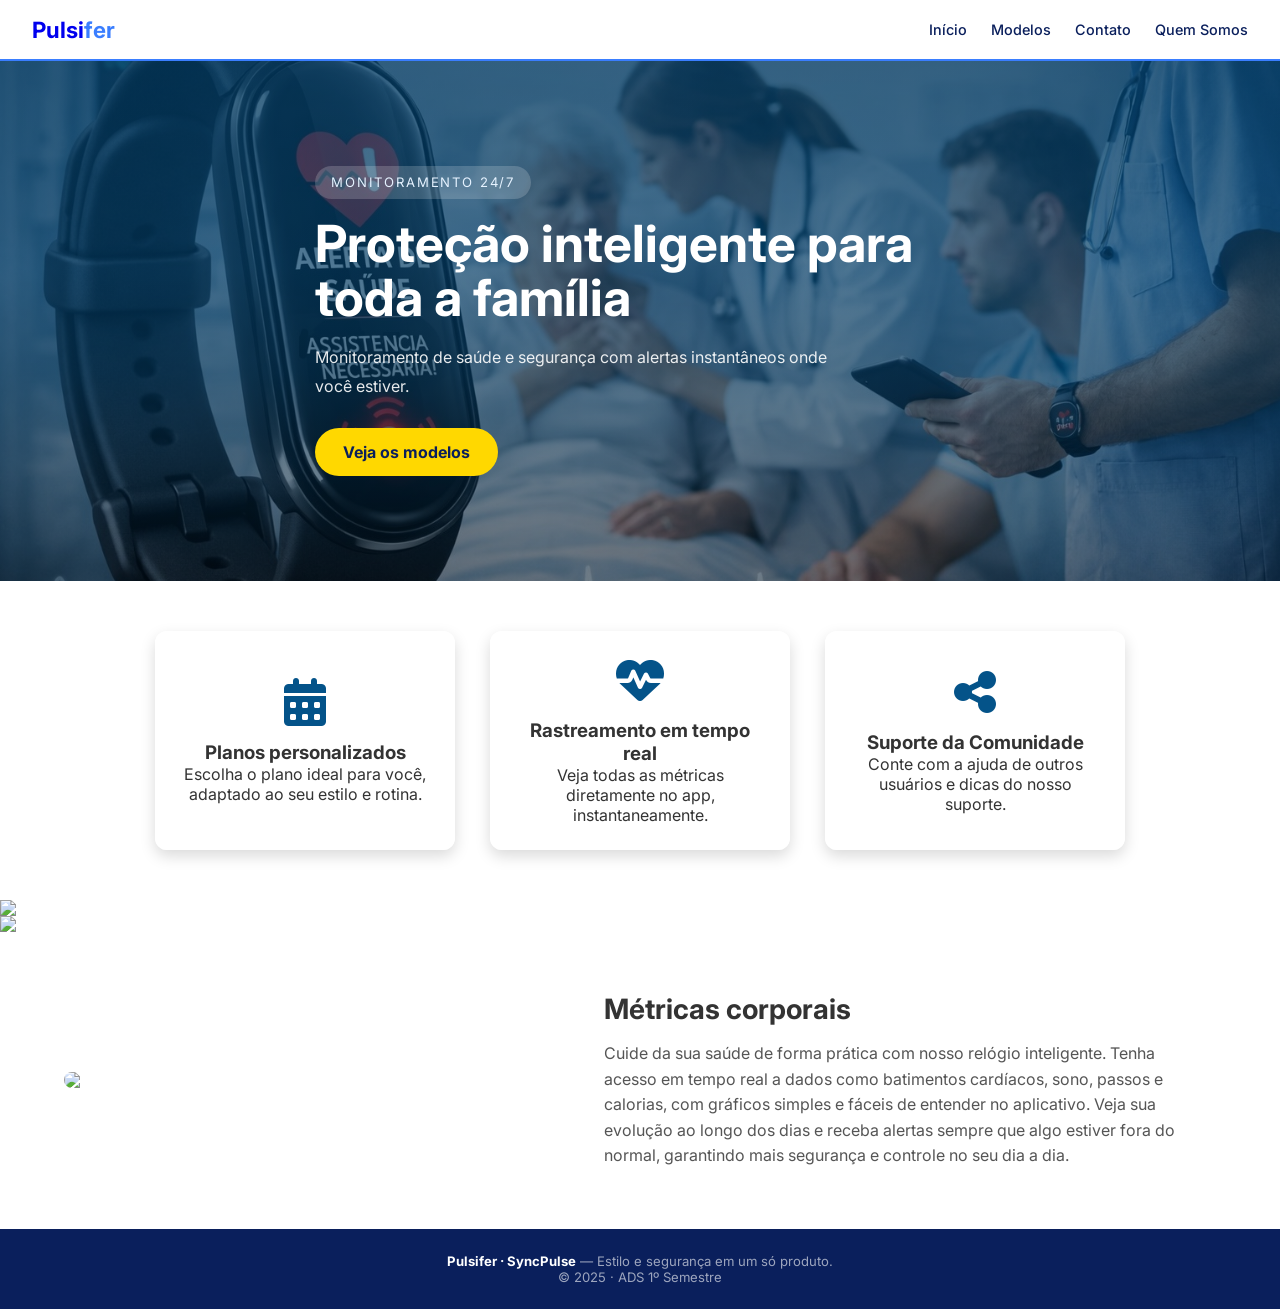
==== index.html @ d1bb50f7 "Imagem de compartilhamento update" ====
<!-- P�gina inicial da Pulsifer - Landing page com apresenta��o dos produtos --><!DOCTYPE html>
<html lang="pt-br">
<head>
    <meta charset="UTF-8">
    <meta name="viewport" content="width=device-width, initial-scale=1.0">
    <meta name="description" content="Pulsifer oferece monitoramento 24/7 com proteção inteligente para toda a família.">
    <meta property="og:title" content="Pulsifer" />
    <meta property="og:description" content="Monitoramento de saúde e segurança com alertas instantâneos onde você estiver." />
    <meta property="og:image" content="https://kapaldii.github.io/Pulsifer/Assets/pulsifer.share.png" />
    <meta property="og:type" content="website" />
    <meta property="og:url" content="https://example.com/index.html" />
    <meta name="twitter:card" content="summary_large_image" />
    <meta name="twitter:title" content="Pulsifer" />
    <meta name="twitter:description" content="Monitoramento de saúde e segurança com alertas instantâneos onde você estiver." />
    <meta name="twitter:image" content="https://kapaldii.github.io/Pulsifer/Assets/Pulsifer-share.jpeg" />
    <!-- Substitua Assets/placeholder-share-image.jpg pela imagem de compartilhamento posterior -->
    <title>Pulsifer</title>
    <link rel="icon" href="Assets/pulsifer.ico" type="image/svg+xml">

    <link rel="stylesheet" href="https://cdnjs.cloudflare.com/ajax/libs/font-awesome/6.4.0/css/all.min.css">
    <link href="https://fonts.googleapis.com/css2?family=Inter:wght@300;400;500;600;700&display=swap" rel="stylesheet">
    <link rel="stylesheet" href="CSS/index.css">
</head>

<body>

<!-- HEADER -->
<nav>
  <div class="logo"><a href="index.html">Pulsi<span>fer</span></a></div>
  <ul>
    <li><a href="index.html">Início</a></li>
    <li><a href="modelos.html">Modelos</a></li>
    <li><a href="Contato.html">Contato</a></li>
    <li><a href="equipe.html">Quem Somos</a></li>
  </ul>
</nav>

<!-- HERO PRINCIPAL -->
<section class="hero-principal" id="inicio">
    <div class="hero-content container">
        <span class="hero-badge">Monitoramento 24/7</span>
        <h1>Proteção inteligente para toda a família</h1>
        <p>Monitoramento de saúde e segurança com alertas instantâneos onde você estiver.</p>
        <a href="#planos" class="hero-button">Veja os modelos</a>
    </div>
</section>

<!-- FEATURES -->
<section class="features container">
    <div class="feature-card" onclick="toggleCard(this)">
        <i class="fa-solid fa-calendar-days fa-3x"></i>
        <h3>Planos personalizados</h3>
        <p>Escolha o plano ideal para você, adaptado ao seu estilo e rotina.</p>
        <div class="conteudo-extra">
            <p>Oferecemos diferentes planos para atender desde quem está começando até quem busca melhorar o desempenho, permitindo que você evolua no seu próprio ritmo.</p>
        </div>
    </div>



    <div class="feature-card" onclick="toggleCard(this)">
        <i class="fa-solid fa-heart-pulse fa-3x"></i>
        <h3>Rastreamento em tempo real</h3>
        <p>Veja todas as métricas diretamente no app, instantaneamente.</p>

        <div class="conteudo-extra">
            <p>Acompanhe dados como batimentos cardíacos, qualidade do sono, passos e calorias em tempo real, com relatórios claros para acompanhar sua evolução.</p>
        </div>
    </div>


    <div class="feature-card" onclick="toggleCard(this)">
        <i class="fa-solid fa-share-nodes fa-3x"></i>
        <h3>Suporte da Comunidade</h3>
        <p>Conte com a ajuda de outros usuários e dicas do nosso suporte.</p>

        <div class="conteudo-extra">
            <p>Participe de uma comunidade ativa, compartilhe experiências e receba orientações para alcançar melhores resultados com o apoio de outros usuários.</p>
        </div>
    </div>

</section>

<!-- IMAGENS -->
<section class="hero">
    <img src="https://6eec2e5ab2.cbaul-cdnwnd.com/94d42f6f7de07cdab06a807f836e19d7/200000035-3184031842/Captura%20de%20tela%202026-03-24%20215237.webp?ph=6eec2e5ab2"
         class="hero-img">
</section>

<section class="hero">
    <img src="https://6eec2e5ab2.cbaul-cdnwnd.com/94d42f6f7de07cdab06a807f836e19d7/200000037-7dc2d7dc2f/Captura%20de%20tela%202026-03-24%20220312.webp?ph=6eec2e5ab2"
         class="hero-img">
</section>

<!-- FLEX -->
<section class="secao-flex">
    <div class="container">
        <div class="flex-box">

            <img class="flex-img"
                 src="https://6eec2e5ab2.cbaul-cdnwnd.com/94d42f6f7de07cdab06a807f836e19d7/200000043-4375443756/24%20de%20mar.%20de%202026%2C%2022_13_30-2.webp?ph=6eec2e5ab2">

            <div class="flex-texto">
                <h2>Métricas corporais</h2>
                <p>
                    Cuide da sua saúde de forma prática com nosso relógio inteligente.
                    Tenha acesso em tempo real a dados como batimentos cardíacos, sono, passos e calorias, com gráficos simples e fáceis de entender no aplicativo.
                    Veja sua evolução ao longo dos dias e receba alertas sempre que algo estiver fora do normal, garantindo mais segurança e controle no seu dia a dia.
                </p>
            </div>

        </div>
    </div>
</section>

<!-- FOOTER -->
<footer>
  <strong>Pulsifer · SyncPulse</strong> — Estilo e segurança em um só produto.<br>
  © 2025 · ADS 1º Semestre
</footer>

<script>
    function toggleCard(card) {
        card.classList.toggle("ativo");
    }
</script>
</body>
</html>
---- CSS/index.css ----
/* =============================================
   ARQUIVO CSS PARA A P�GINA INDEX.HTML
   Estilos para a landing page da Pulsifer com hero, features e footer
============================================= *//* RESET */
* {
    margin: 0;
    padding: 0;
    box-sizing: border-box;
    font-family: 'Inter', sans-serif;
}
html {
    scroll-behavior: smooth;
}
body {
    background-image: url('../Assets/fundo.jpg');
    background-size: cover;
    background-repeat: no-repeat;
    background-position: center;
    color: #333;
}

.container {
    width: 90%;
    max-width: 1200px;
    margin: auto;
}

/* NAV */
nav {
    background: #ffffff;
    border-bottom: 2px solid #3a7eff;
    padding: 1rem 2rem;
    display: flex;
    align-items: center;
    justify-content: space-between;
}

.logo { font-size: 1.4rem; font-weight: bold; color: #1a4bbd;}
.logo a {text-decoration: none;}
.logo span { color: #3a7eff; }

nav ul { list-style: none; display: flex; gap: 1.5rem; }
nav ul li { font-size: .9rem; }
nav ul li a {
    color: #0a1f5c;
    text-decoration: none;
    font-weight: 500;
    transition: color 0.2s ease;
}
nav ul li a:hover { color: #3a7eff; }

/* HERO */
.hero-principal {
    position: relative;
    min-height: 520px;
    padding: 80px 0;
    background-image: linear-gradient(180deg, rgba(4,83,137,0.72) 0%, rgba(4,83,137,0.58) 60%, rgba(4,83,137,0.18) 100%),
      url('../Assets/img1.jpg');
    background-size: cover;
    background-position: center;
    display: flex;
    align-items: center;
}

.hero-principal::after {
    content: "";
    position: absolute;
    inset: 0;
    background: linear-gradient(180deg, rgba(0,0,0,0.22) 0%, rgba(0,0,0,0.18) 40%, rgba(0,0,0,0.4) 100%);
}

.hero-principal .hero-content {
    position: relative;
    z-index: 1;
    max-width: 650px;
    color: #fff;
    text-align: left;
}

.hero-badge {
    display: inline-block;
    margin-bottom: 18px;
    padding: 0.55rem 1rem;
    border-radius: 999px;
    background: rgba(255,255,255,0.18);
    color: #e5f2ff;
    font-size: 0.82rem;
    letter-spacing: 0.14em;
    text-transform: uppercase;
}

.hero-principal h1 {
    font-size: clamp(2.8rem, 4vw, 4.4rem);
    line-height: 1.05;
    margin-bottom: 18px;
}

.hero-principal p {
    max-width: 540px;
    font-size: 1rem;
    line-height: 1.8;
    color: rgba(255,255,255,0.9);
    margin-bottom: 28px;
}

.hero-button {
    display: inline-block;
    background: #ffd800;
    color: #0a1f5c;
    padding: 14px 28px;
    border-radius: 999px;
    text-decoration: none;
    font-weight: 700;
    transition: transform 0.2s ease, box-shadow 0.2s ease;
}

.hero-button:hover {
    transform: translateY(-2px);
    box-shadow: 0 12px 28px rgba(0,0,0,0.18);
}

.hero-img {
    width: 100%;
    max-width: none;
    display: block;
    border-radius: 0;
}

/* FEATURES */
.features {
    display: flex;
    justify-content: center; /* centraliza os cards */
    gap: 35px;
    margin: 50px auto;
}

.feature-card {
    width: 300px;
    background-color: rgba(255, 255, 255, 0.9);
    padding: 25px;
    border-radius: 12px;
    text-align: center;
    box-shadow: 0 6px 15px rgba(0,0,0,0.15);
    display: flex;
    flex-direction: column;
    justify-content: center;
    align-items: center;
    min-height: 180px;
    transition: transform 0.3s, box-shadow 0.3s;
}

.feature-card:hover {
    transform: translateY(-5px);
    box-shadow: 0 10px 25px rgba(0,0,0,0.2);
}

.feature-card i {
    color: #045389;
    margin-bottom: 15px;
}

/* FLEX */
.flex-box {
    display: flex;
    align-items: center;
    gap: 40px;
    margin: 60px 0;
}

.flex-img {
    width: 50%;
    max-width: 500px;
    border-radius: 10px;
}

.flex-texto {
    width: 50%;
}

.flex-texto h2 {
    margin-bottom: 15px;
    font-size: 28px;
}

.flex-texto p {
    line-height: 1.6;
    color: #555;
}

/* FOOTER */
footer {
    background: #0a1f5c;
    color: rgba(255,255,255,.6);
    text-align: center;
    padding: 1.5rem;
    font-size: .82rem;
    margin-top: 2rem;
}
footer strong { color: #fff; }

/* RESPONSIVO */
@media (max-width: 768px) {
    nav {
        flex-direction: column;
        gap: 10px;
    }

    .flex-box {
        flex-direction: column;
        text-align: center;
    }

    .flex-img,
    .flex-texto {
        width: 100%;
    }

    .feature-card {
        flex: 1 1 100%;
    }
}

.conteudo-extra {
    display: none;
    margin-top: 10px;
}

.feature-card.ativo .conteudo-extra {
    display: block;
}
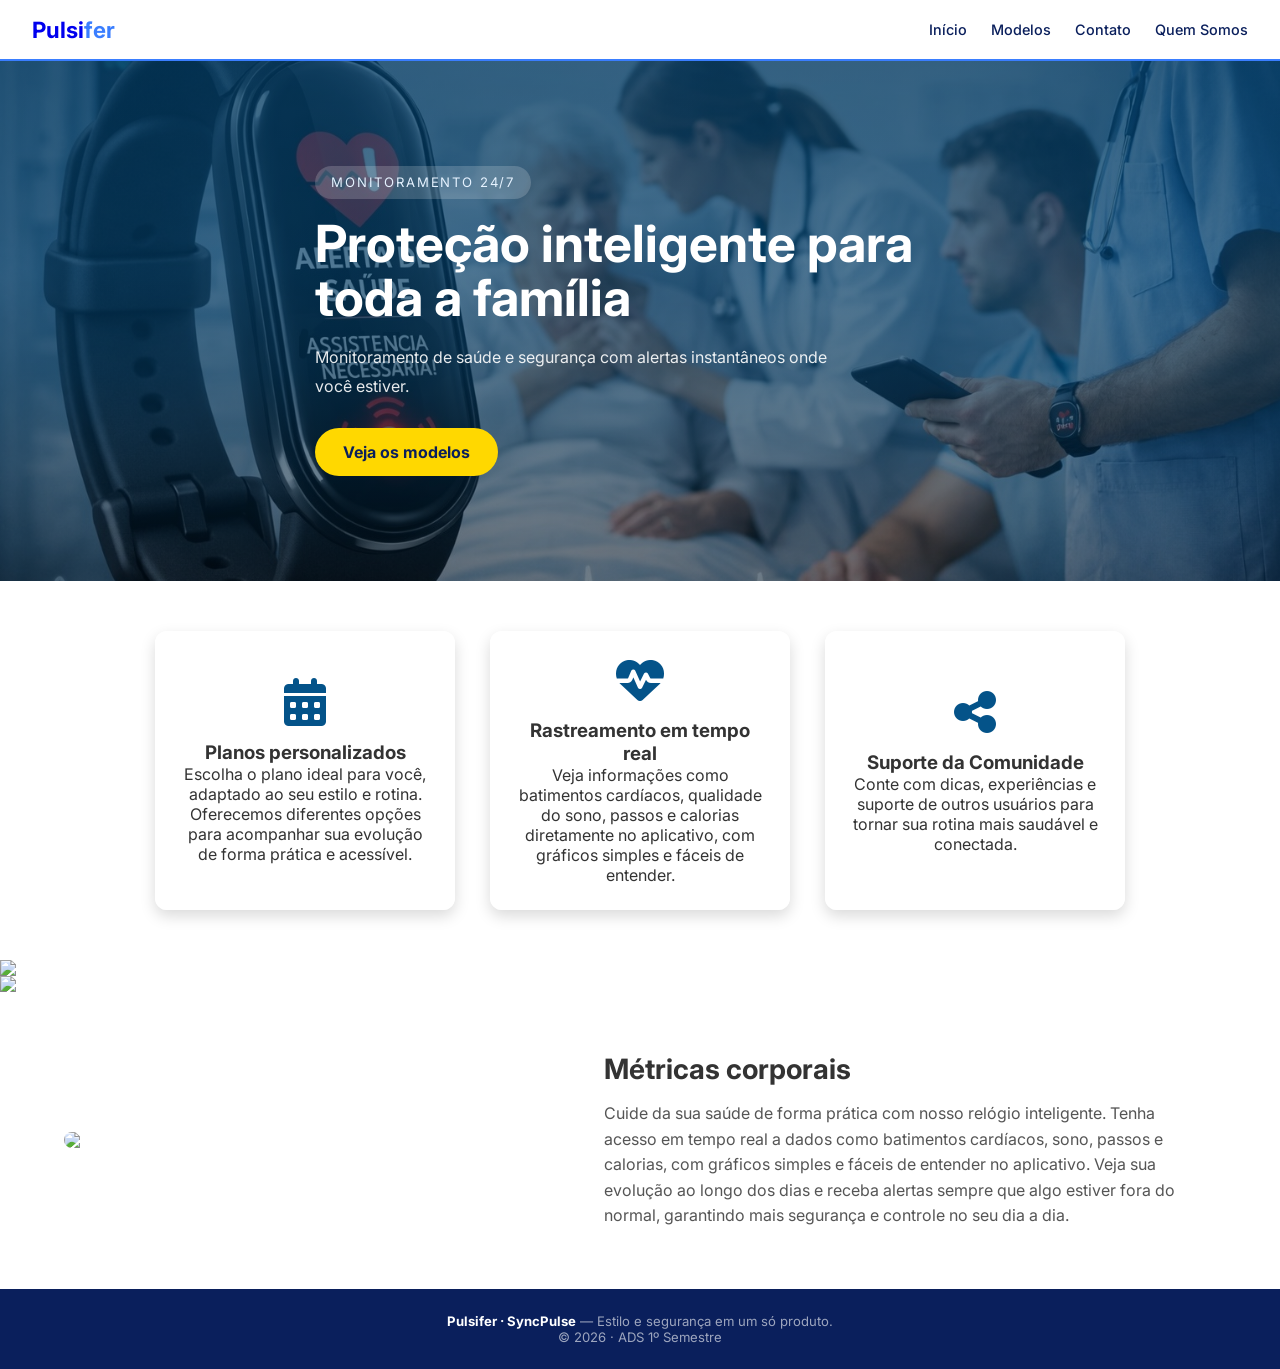
==== commit 3a81d774: "atualização da home pagina home" ====
--- a/index.html
+++ b/index.html
@@ -1,128 +1,234 @@
-<!-- P�gina inicial da Pulsifer - Landing page com apresenta��o dos produtos --><!DOCTYPE html>
-<html lang="pt-br">
+<!-- PÁGINA INICIAL DA PULSIFER -->
+<!DOCTYPE html> <!-- Define que o documento usa HTML5 -->
+
+<html lang="pt-br"> <!-- Define o idioma do site como português -->
+
 <head>
-    <meta charset="UTF-8">
+
+    <meta charset="UTF-8"> <!-- Permite acentos e caracteres especiais -->
+
     <meta name="viewport" content="width=device-width, initial-scale=1.0">
-    <meta name="description" content="Pulsifer oferece monitoramento 24/7 com proteção inteligente para toda a família.">
+    <!-- Faz o site funcionar corretamente no celular -->
+
+    <meta name="description"
+          content="Pulsifer oferece monitoramento 24/7 com proteção inteligente para toda a família.">
+    <!-- Descrição do site para Google e pesquisas -->
+
     <meta property="og:title" content="Pulsifer" />
-    <meta property="og:description" content="Monitoramento de saúde e segurança com alertas instantâneos onde você estiver." />
-    <meta property="og:image" content="https://kapaldii.github.io/Pulsifer/Assets/pulsifer.share.png" />
-    <meta property="og:type" content="website" />
-    <meta property="og:url" content="https://example.com/index.html" />
-    <meta name="twitter:card" content="summary_large_image" />
-    <meta name="twitter:title" content="Pulsifer" />
-    <meta name="twitter:description" content="Monitoramento de saúde e segurança com alertas instantâneos onde você estiver." />
-    <meta name="twitter:image" content="https://kapaldii.github.io/Pulsifer/Assets/Pulsifer-share.jpeg" />
-    <!-- Substitua Assets/placeholder-share-image.jpg pela imagem de compartilhamento posterior -->
-    <title>Pulsifer</title>
+    <!-- Título exibido ao compartilhar o site -->
+
+    <meta property="og:description"
+          content="Monitoramento de saúde e segurança com alertas instantâneos onde você estiver." />
+    <!-- Descrição exibida ao compartilhar o site -->
+
+    <title>Pulsifer</title> <!-- Nome da aba do navegador -->
+
     <link rel="icon" href="Assets/pulsifer.ico" type="image/svg+xml">
-
-    <link rel="stylesheet" href="https://cdnjs.cloudflare.com/ajax/libs/font-awesome/6.4.0/css/all.min.css">
-    <link href="https://fonts.googleapis.com/css2?family=Inter:wght@300;400;500;600;700&display=swap" rel="stylesheet">
+    <!-- Ícone da aba do navegador -->
+
+    <!-- FONT AWESOME -->
+    <link rel="stylesheet"
+          href="https://cdnjs.cloudflare.com/ajax/libs/font-awesome/6.4.0/css/all.min.css">
+    <!-- Biblioteca de ícones -->
+
+    <!-- FONTE -->
+    <link href="https://fonts.googleapis.com/css2?family=Inter:wght@300;400;500;600;700&display=swap"
+          rel="stylesheet">
+    <!-- Importa a fonte Inter do Google Fonts -->
+
+    <!-- CSS -->
     <link rel="stylesheet" href="CSS/index.css">
+    <!-- Conecta o arquivo CSS do site -->
+
 </head>
 
 <body>
 
-<!-- HEADER -->
+<!-- HEADER / MENU -->
 <nav>
-  <div class="logo"><a href="index.html">Pulsi<span>fer</span></a></div>
-  <ul>
-    <li><a href="index.html">Início</a></li>
-    <li><a href="modelos.html">Modelos</a></li>
-    <li><a href="Contato.html">Contato</a></li>
-    <li><a href="equipe.html">Quem Somos</a></li>
-  </ul>
+
+    <div class="logo">
+
+        <a href="index.html">
+            Pulsi<span>fer</span>
+        </a>
+        <!-- Logo do site -->
+
+    </div>
+
+    <ul>
+
+        <li><a href="index.html">Início</a></li>
+        <!-- Link da página inicial -->
+
+        <li><a href="modelos.html">Modelos</a></li>
+        <!-- Link da página de modelos -->
+
+        <li><a href="Contato.html">Contato</a></li>
+        <!-- Link da página de contato -->
+
+        <li><a href="equipe.html">Quem Somos</a></li>
+        <!-- Link da página da equipe -->
+
+    </ul>
+
 </nav>
 
 <!-- HERO PRINCIPAL -->
 <section class="hero-principal" id="inicio">
+    <!-- Primeira seção principal do site -->
+
     <div class="hero-content container">
-        <span class="hero-badge">Monitoramento 24/7</span>
-        <h1>Proteção inteligente para toda a família</h1>
-        <p>Monitoramento de saúde e segurança com alertas instantâneos onde você estiver.</p>
-        <a href="#planos" class="hero-button">Veja os modelos</a>
-    </div>
-</section>
-
-<!-- FEATURES -->
+        <!-- Conteúdo centralizado -->
+
+        <span class="hero-badge">
+            Monitoramento 24/7
+        </span>
+        <!-- Pequeno destaque acima do título -->
+
+        <h1>
+            Proteção inteligente para toda a família
+        </h1>
+        <!-- Título principal -->
+
+        <p>
+            Monitoramento de saúde e segurança com alertas instantâneos
+            onde você estiver.
+        </p>
+        <!-- Texto explicativo -->
+
+        <a href="modelos.html" class="hero-button">
+            Veja os modelos
+        </a>
+        <!-- Botão que leva para os modelos -->
+
+    </div>
+
+</section>
+
+<!-- CARDS -->
 <section class="features container">
-    <div class="feature-card" onclick="toggleCard(this)">
+
+    <!-- CARD 1 -->
+    <div class="feature-card">
+
         <i class="fa-solid fa-calendar-days fa-3x"></i>
+        <!-- Ícone de calendário da biblioteca Font Awesome -->
+
         <h3>Planos personalizados</h3>
-        <p>Escolha o plano ideal para você, adaptado ao seu estilo e rotina.</p>
-        <div class="conteudo-extra">
-            <p>Oferecemos diferentes planos para atender desde quem está começando até quem busca melhorar o desempenho, permitindo que você evolua no seu próprio ritmo.</p>
-        </div>
-    </div>
-
-
-
-    <div class="feature-card" onclick="toggleCard(this)">
+        <!-- Título do card -->
+
+        <p>
+            Escolha o plano ideal para você, adaptado ao seu estilo e rotina.
+            Oferecemos diferentes opções para acompanhar sua evolução
+            de forma prática e acessível.
+        </p>
+        <!-- Texto do card -->
+
+    </div>
+
+    <!-- CARD 2 -->
+    <div class="feature-card">
+
         <i class="fa-solid fa-heart-pulse fa-3x"></i>
+        <!-- Ícone de coração da biblioteca Font Awesome -->
+
         <h3>Rastreamento em tempo real</h3>
-        <p>Veja todas as métricas diretamente no app, instantaneamente.</p>
-
-        <div class="conteudo-extra">
-            <p>Acompanhe dados como batimentos cardíacos, qualidade do sono, passos e calorias em tempo real, com relatórios claros para acompanhar sua evolução.</p>
-        </div>
-    </div>
-
-
-    <div class="feature-card" onclick="toggleCard(this)">
+
+        <p>
+            Veja informações como batimentos cardíacos,
+            qualidade do sono, passos e calorias diretamente no aplicativo,
+            com gráficos simples e fáceis de entender.
+        </p>
+
+    </div>
+
+    <!-- CARD 3 -->
+    <div class="feature-card">
+
         <i class="fa-solid fa-share-nodes fa-3x"></i>
+        <!-- Ícone de compartilhamento/comunidade -->
+
         <h3>Suporte da Comunidade</h3>
-        <p>Conte com a ajuda de outros usuários e dicas do nosso suporte.</p>
-
-        <div class="conteudo-extra">
-            <p>Participe de uma comunidade ativa, compartilhe experiências e receba orientações para alcançar melhores resultados com o apoio de outros usuários.</p>
-        </div>
-    </div>
-
-</section>
-
-<!-- IMAGENS -->
+
+        <p>
+            Conte com dicas, experiências e suporte de outros usuários
+            para tornar sua rotina mais saudável e conectada.
+        </p>
+
+    </div>
+
+</section>
+
+<!-- IMAGEM 1 -->
 <section class="hero">
+
     <img src="https://6eec2e5ab2.cbaul-cdnwnd.com/94d42f6f7de07cdab06a807f836e19d7/200000035-3184031842/Captura%20de%20tela%202026-03-24%20215237.webp?ph=6eec2e5ab2"
          class="hero-img">
-</section>
-
+    <!-- Primeira imagem do site -->
+
+</section>
+
+<!-- IMAGEM 2 -->
 <section class="hero">
+
     <img src="https://6eec2e5ab2.cbaul-cdnwnd.com/94d42f6f7de07cdab06a807f836e19d7/200000037-7dc2d7dc2f/Captura%20de%20tela%202026-03-24%20220312.webp?ph=6eec2e5ab2"
          class="hero-img">
-</section>
-
-<!-- FLEX -->
+    <!-- Segunda imagem do site -->
+
+</section>
+
+<!-- MÉTRICAS -->
 <section class="secao-flex">
+    <!-- Seção com imagem e texto lado a lado -->
+
     <div class="container">
+
         <div class="flex-box">
+            <!-- Caixa flexível -->
 
             <img class="flex-img"
                  src="https://6eec2e5ab2.cbaul-cdnwnd.com/94d42f6f7de07cdab06a807f836e19d7/200000043-4375443756/24%20de%20mar.%20de%202026%2C%2022_13_30-2.webp?ph=6eec2e5ab2">
+            <!-- Imagem do relógio -->
 
             <div class="flex-texto">
+
                 <h2>Métricas corporais</h2>
+                <!-- Título da seção -->
+
                 <p>
                     Cuide da sua saúde de forma prática com nosso relógio inteligente.
-                    Tenha acesso em tempo real a dados como batimentos cardíacos, sono, passos e calorias, com gráficos simples e fáceis de entender no aplicativo.
-                    Veja sua evolução ao longo dos dias e receba alertas sempre que algo estiver fora do normal, garantindo mais segurança e controle no seu dia a dia.
+                    Tenha acesso em tempo real a dados como batimentos cardíacos,
+                    sono, passos e calorias, com gráficos simples e fáceis de entender no aplicativo.
+                    Veja sua evolução ao longo dos dias e receba alertas sempre que algo estiver fora do normal,
+                    garantindo mais segurança e controle no seu dia a dia.
                 </p>
+                <!-- Texto explicativo -->
+
             </div>
 
         </div>
-    </div>
-</section>
-
-<!-- FOOTER -->
+
+    </div>
+
+</section>
+
+<!-- RODAPÉ -->
 <footer>
-  <strong>Pulsifer · SyncPulse</strong> — Estilo e segurança em um só produto.<br>
-  © 2025 · ADS 1º Semestre
+
+    <strong>Pulsifer · SyncPulse</strong>
+    <!-- Nome do projeto -->
+
+    — Estilo e segurança em um só produto.
+
+    <br>
+    <!-- Quebra de linha -->
+
+    © 2026 · ADS 1º Semestre
+    <!-- Direitos autorais -->
+
 </footer>
 
-<script>
-    function toggleCard(card) {
-        card.classList.toggle("ativo");
-    }
-</script>
 </body>
+
 </html>
--- a/CSS/index.css
+++ b/CSS/index.css
@@ -17,6 +17,7 @@
     background-repeat: no-repeat;
     background-position: center;
     color: #333;
+    overflow-x: hidden;
 }
 
 .container {
@@ -205,6 +206,17 @@
         gap: 10px;
     }
 
+    .hero-principal {
+        min-height: auto;
+        padding: 60px 0;
+        width: 100%;
+    }
+
+    .hero-principal .hero-content {
+        max-width: 100%;
+        padding: 0 1rem;
+    }
+
     .flex-box {
         flex-direction: column;
         text-align: center;
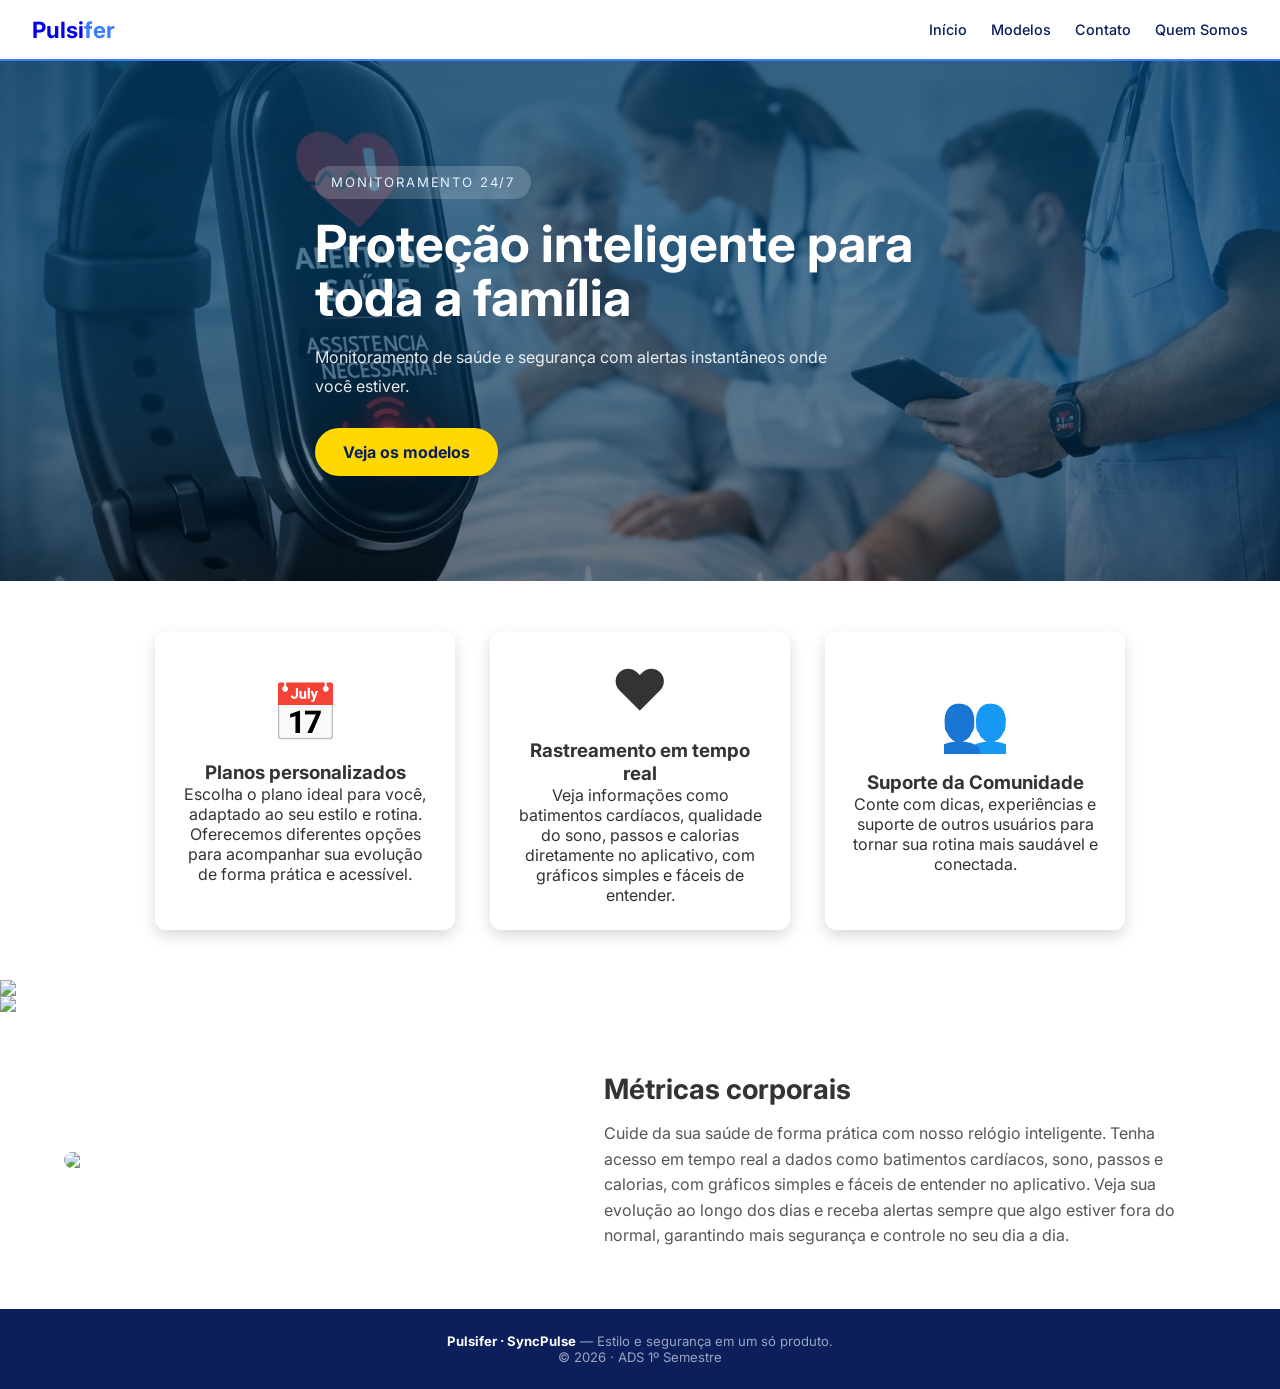
==== commit e4f9b443: "Comentarios adicionados no index" ====
--- a/index.html
+++ b/index.html
@@ -26,10 +26,7 @@
     <link rel="icon" href="Assets/pulsifer.ico" type="image/svg+xml">
     <!-- Ícone da aba do navegador -->
 
-    <!-- FONT AWESOME -->
-    <link rel="stylesheet"
-          href="https://cdnjs.cloudflare.com/ajax/libs/font-awesome/6.4.0/css/all.min.css">
-    <!-- Biblioteca de ícones -->
+
 
     <!-- FONTE -->
     <link href="https://fonts.googleapis.com/css2?family=Inter:wght@300;400;500;600;700&display=swap"
@@ -112,8 +109,8 @@
     <!-- CARD 1 -->
     <div class="feature-card">
 
-        <i class="fa-solid fa-calendar-days fa-3x"></i>
-        <!-- Ícone de calendário da biblioteca Font Awesome -->
+        <span class="emoji-icon">📅</span>
+        <!-- Ícone de calendário -->
 
         <h3>Planos personalizados</h3>
         <!-- Título do card -->
@@ -130,8 +127,8 @@
     <!-- CARD 2 -->
     <div class="feature-card">
 
-        <i class="fa-solid fa-heart-pulse fa-3x"></i>
-        <!-- Ícone de coração da biblioteca Font Awesome -->
+        <span class="emoji-icon">❤️</span>
+        <!-- Ícone de coração -->
 
         <h3>Rastreamento em tempo real</h3>
 
@@ -146,8 +143,8 @@
     <!-- CARD 3 -->
     <div class="feature-card">
 
-        <i class="fa-solid fa-share-nodes fa-3x"></i>
-        <!-- Ícone de compartilhamento/comunidade -->
+        <span class="emoji-icon">👥</span>
+        <!-- Ícone de comunidade -->
 
         <h3>Suporte da Comunidade</h3>
 
--- a/CSS/index.css
+++ b/CSS/index.css
@@ -1,23 +1,27 @@
 /* =============================================
-   ARQUIVO CSS PARA A P�GINA INDEX.HTML
+   ARQUIVO CSS PARA A PAGINA INDEX.HTML
    Estilos para a landing page da Pulsifer com hero, features e footer
-============================================= *//* RESET */
+============================================= */
+
+/* Zerar a margem e o padding de toda pagina e definir a fonte inportada*/
 * {
     margin: 0;
     padding: 0;
     box-sizing: border-box;
     font-family: 'Inter', sans-serif;
+
+/* Transição suave entre páginas*/
+
 }
 html {
     scroll-behavior: smooth;
 }
+
+
+
 body {
-    background-image: url('../Assets/fundo.jpg');
-    background-size: cover;
-    background-repeat: no-repeat;
-    background-position: center;
     color: #333;
-    overflow-x: hidden;
+    overflow-x: hidden; /* Ocultar o que ultrapassar a largura total */
 }
 
 .container {
@@ -29,57 +33,59 @@
 /* NAV */
 nav {
     background: #ffffff;
-    border-bottom: 2px solid #3a7eff;
-    padding: 1rem 2rem;
-    display: flex;
-    align-items: center;
-    justify-content: space-between;
-}
-
-.logo { font-size: 1.4rem; font-weight: bold; color: #1a4bbd;}
-.logo a {text-decoration: none;}
+    border-bottom: 2px solid #3a7eff; /* define a borda inferior azul */
+    padding: 1rem 2rem; /* define padding de 1x e 2x o tamanho da fone padrão*/
+    display: flex; /* Mostra os elementos na mesma linha */
+    align-items: center; /* alinhar no centro */
+    justify-content: space-between; /* efine um espaço entre o conteudo */
+}
+
+.logo { font-size: 1.4rem; font-weight: bold; color: #1a4bbd;} /* Tamanho, peso e cor da fonte*/
+.logo a {text-decoration: none;} /* Remove a aparencia de link da tag a */
 .logo span { color: #3a7eff; }
 
-nav ul { list-style: none; display: flex; gap: 1.5rem; }
+nav ul { list-style: none; display: flex; gap: 1.5rem; } /* Remove os icones de lista, deixa na mesma linha e define espaçamento.*/
 nav ul li { font-size: .9rem; }
 nav ul li a {
     color: #0a1f5c;
     text-decoration: none;
     font-weight: 500;
-    transition: color 0.2s ease;
+    transition: color 0.2s ease; /* Cria um tempo de transiçaõ para o hover */
 }
 nav ul li a:hover { color: #3a7eff; }
 
 /* HERO */
 .hero-principal {
     position: relative;
-    min-height: 520px;
-    padding: 80px 0;
+    min-height: 520px; /* Altura mminima */
+    padding: 80px 0; 
     background-image: linear-gradient(180deg, rgba(4,83,137,0.72) 0%, rgba(4,83,137,0.58) 60%, rgba(4,83,137,0.18) 100%),
-      url('../Assets/img1.jpg');
-    background-size: cover;
-    background-position: center;
-    display: flex;
+      url('../Assets/img1.jpg'); /* Cria um degrade com a imagem ao fundo  */
+    background-size: cover; /* Tamanho da imagem de fundo */
+    background-position: center; /* Posição do fundo */
+    display: flex; 
     align-items: center;
 }
 
 .hero-principal::after {
     content: "";
     position: absolute;
-    inset: 0;
-    background: linear-gradient(180deg, rgba(0,0,0,0.22) 0%, rgba(0,0,0,0.18) 40%, rgba(0,0,0,0.4) 100%);
+    inset: 0; /* Faz a camada flutuar e se esticar em cima do elemento */
+    background: linear-gradient(180deg, rgba(0,0,0,0.22) 
+    0%, rgba(0,0,0,0.18) 40%, 
+    rgba(0,0,0,0.4) 100%); /* Degradê no after */
 }
 
 .hero-principal .hero-content {
     position: relative;
-    z-index: 1;
-    max-width: 650px;
+    z-index: 1; /* Para o elemento aparecer na frente */
+    max-width: 650px; /* largura maxima */
     color: #fff;
-    text-align: left;
+    text-align: left; 
 }
 
 .hero-badge {
-    display: inline-block;
+    display: inline-block; /* Elemento em linha, respeitando a largura definida */
     margin-bottom: 18px;
     padding: 0.55rem 1rem;
     border-radius: 999px;
@@ -87,12 +93,12 @@
     color: #e5f2ff;
     font-size: 0.82rem;
     letter-spacing: 0.14em;
-    text-transform: uppercase;
+    text-transform: uppercase; /* Transforma o texto todo em maiuscula */
 }
 
 .hero-principal h1 {
-    font-size: clamp(2.8rem, 4vw, 4.4rem);
-    line-height: 1.05;
+    font-size: clamp(2.8rem, 4vw, 4.4rem); /* Tamanho da fonte dinamico */
+    line-height: 1.05; /* Altura da linha*/
     margin-bottom: 18px;
 }
 
@@ -105,19 +111,19 @@
 }
 
 .hero-button {
-    display: inline-block;
+    display: inline-block; /* Em linha, respeitando a largura */
     background: #ffd800;
     color: #0a1f5c;
     padding: 14px 28px;
     border-radius: 999px;
     text-decoration: none;
     font-weight: 700;
-    transition: transform 0.2s ease, box-shadow 0.2s ease;
+    transition: transform 0.2s ease, box-shadow 0.2s ease; /* Configura a transição */
 }
 
 .hero-button:hover {
-    transform: translateY(-2px);
-    box-shadow: 0 12px 28px rgba(0,0,0,0.18);
+    transform: translateY(-2px); /* Adiciona uma transformação geometrica de 2px no eixo Y do elemento */
+    box-shadow: 0 12px 28px rgba(0,0,0,0.18); /* Aumenta a sombra e define a cor */
 }
 
 .hero-img {
@@ -131,7 +137,7 @@
 .features {
     display: flex;
     justify-content: center; /* centraliza os cards */
-    gap: 35px;
+    gap: 35px; /* Espaçamento */
     margin: 50px auto;
 }
 
@@ -160,6 +166,12 @@
     margin-bottom: 15px;
 }
 
+.emoji-icon {
+    font-size: 3.5rem;
+    margin-bottom: 15px;
+    display: block;
+}
+
 /* FLEX */
 .flex-box {
     display: flex;
@@ -237,6 +249,3 @@
     margin-top: 10px;
 }
 
-.feature-card.ativo .conteudo-extra {
-    display: block;
-}
